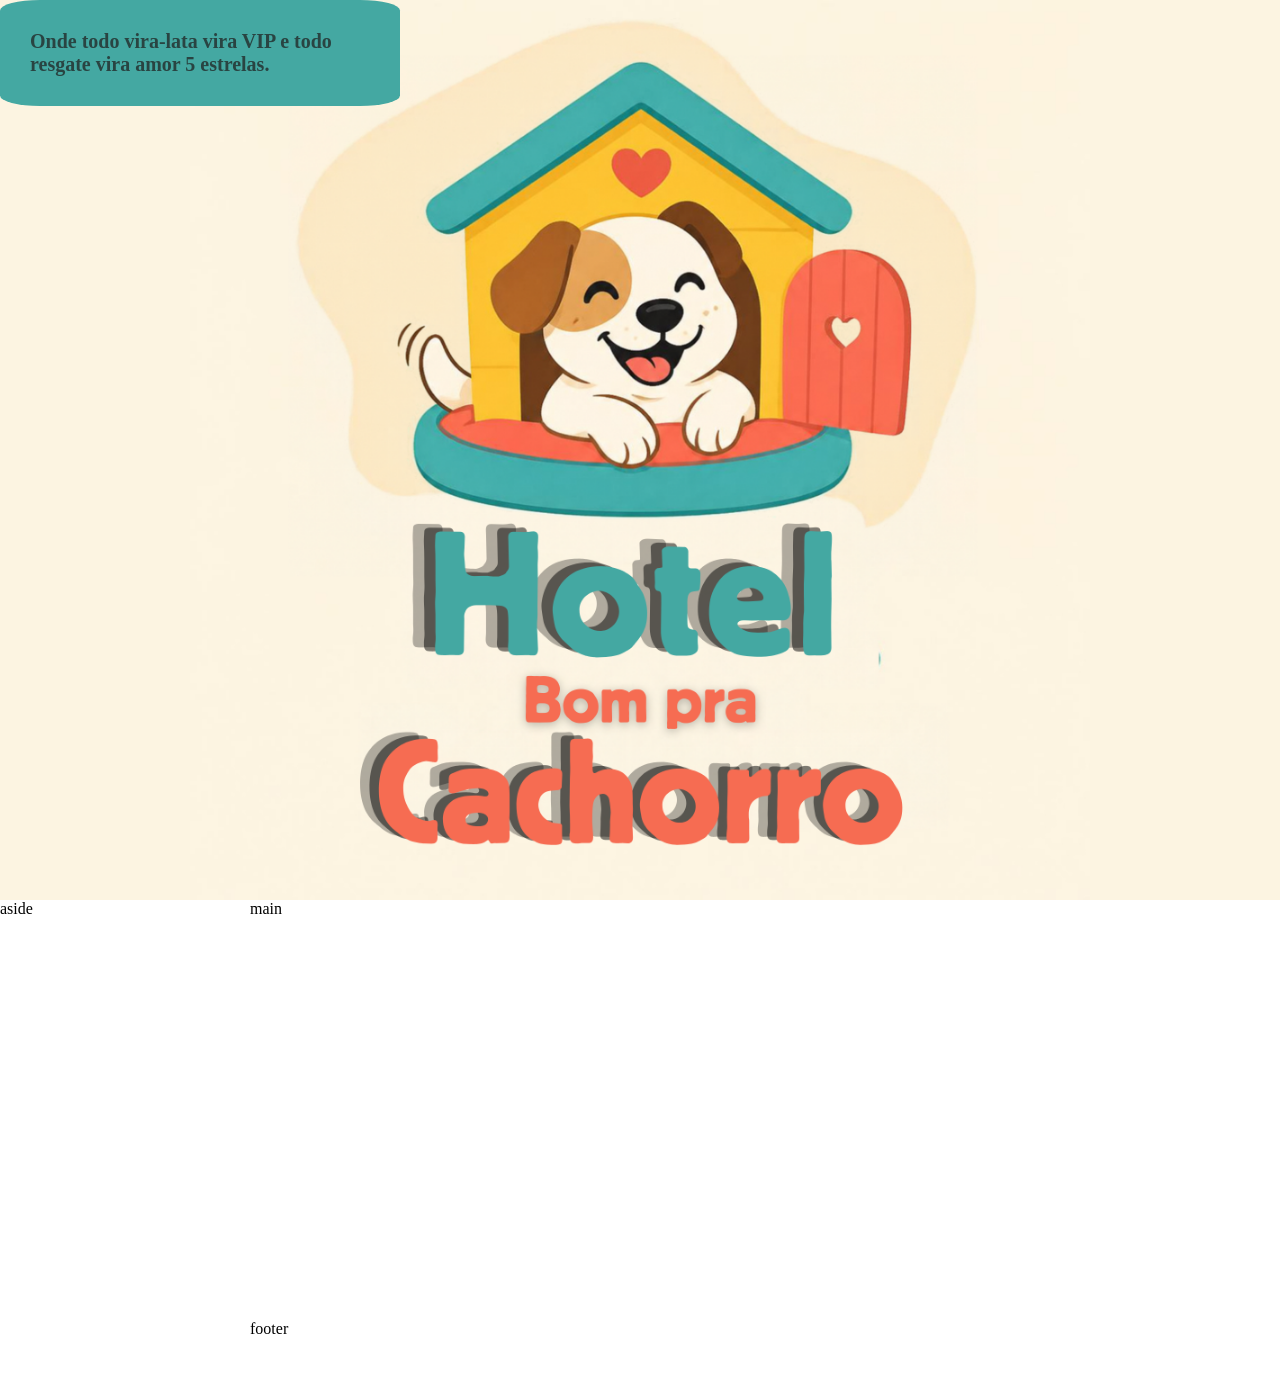
==== index.html @ 68509944 "Add files via upload" ====
<!DOCTYPE html>
<html lang="pt=br">

<head>
    <meta charset="UTF-8">
    <meta http-equiv="X-UA-Compatible" content="IE=edge">
    <meta name="viewport" content="width=device-width, initial-scale=1.0">
    <link rel="stylesheet" href="style.css">
    <link rel="preconnect" href="https://fonts.googleapis.com">
    <link rel="preconnect" href="https://fonts.gstatic.com" crossorigin>
    <link href="https://fonts.googleapis.com/css2?family=Fredoka:wght@300..700&display=swap" rel="stylesheet">
    
    <title>Hotel Bom Pra Cachorro</title>
</head>

<body>
    <header>
        <h1>Onde todo vira-lata vira VIP e todo resgate vira amor 5 estrelas.</h1>
    </header>

    <div class="barra-lateral">
        <aside>
            aside
        </aside>

        <div class="conteudo">
            <main>
                main
            </main>

            <footer>
                footer
            </footer>

        </div>

    </div>

</body>

</html>
---- style.css ----
* {
    margin: 0;
    padding: 0;
    box-sizing: border-box;
}

body {
    min-height: 100vh;
    display: flex;
    flex-direction: column;
}


/* HEADER */

header {
    height: 100vh;
    width: 100%;

    background-color: #fcf4e1;
    background-image: url("./img/logo.png");
    background-repeat: no-repeat;
    background-position: center;
    background-size: contain;
    position: relative;
    z-index: 3;

    flex-shrink: 0;
}

header h1{
    font-size: 20px;
    color: #294442;
    font-weight:bolder;
    background-color: #44a8a2;
    border-radius: 10%;
    width: 400px;
    padding: 30px;

    position: relative;
    z-index: 2;

}

.barra-lateral {
    display: flex;
    flex: 1;
    min-height: 500px;
}



aside {
    width: 250px;
    min-height: 500px;
    flex-shrink: 0;
}



.conteudo {
    flex: 1;

    display: flex;
    flex-direction: column;

    min-width: 0;
    min-height: 500px;

    overflow-y: auto;
}



main {
    flex: 1;
    min-height: 400px;
}



footer {
    min-height: 80px;
    flex-shrink: 0;
}


/*IPAD*/

@media (max-width: 1024px) {

    aside {
        width: 200px;
    }

    main {
        min-height: 350px;
    }

    footer {
        min-height: 70px;
    }

}


/*IPHONE*/

@media (max-width: 768px) {

    .barra-lateral {
        flex-direction: column;
    }

    aside {
        width: 100%;
        min-height: 70px;
    }

    main {
        min-height: 500px;
    }

    footer {
        min-height: 80px;
    }

}
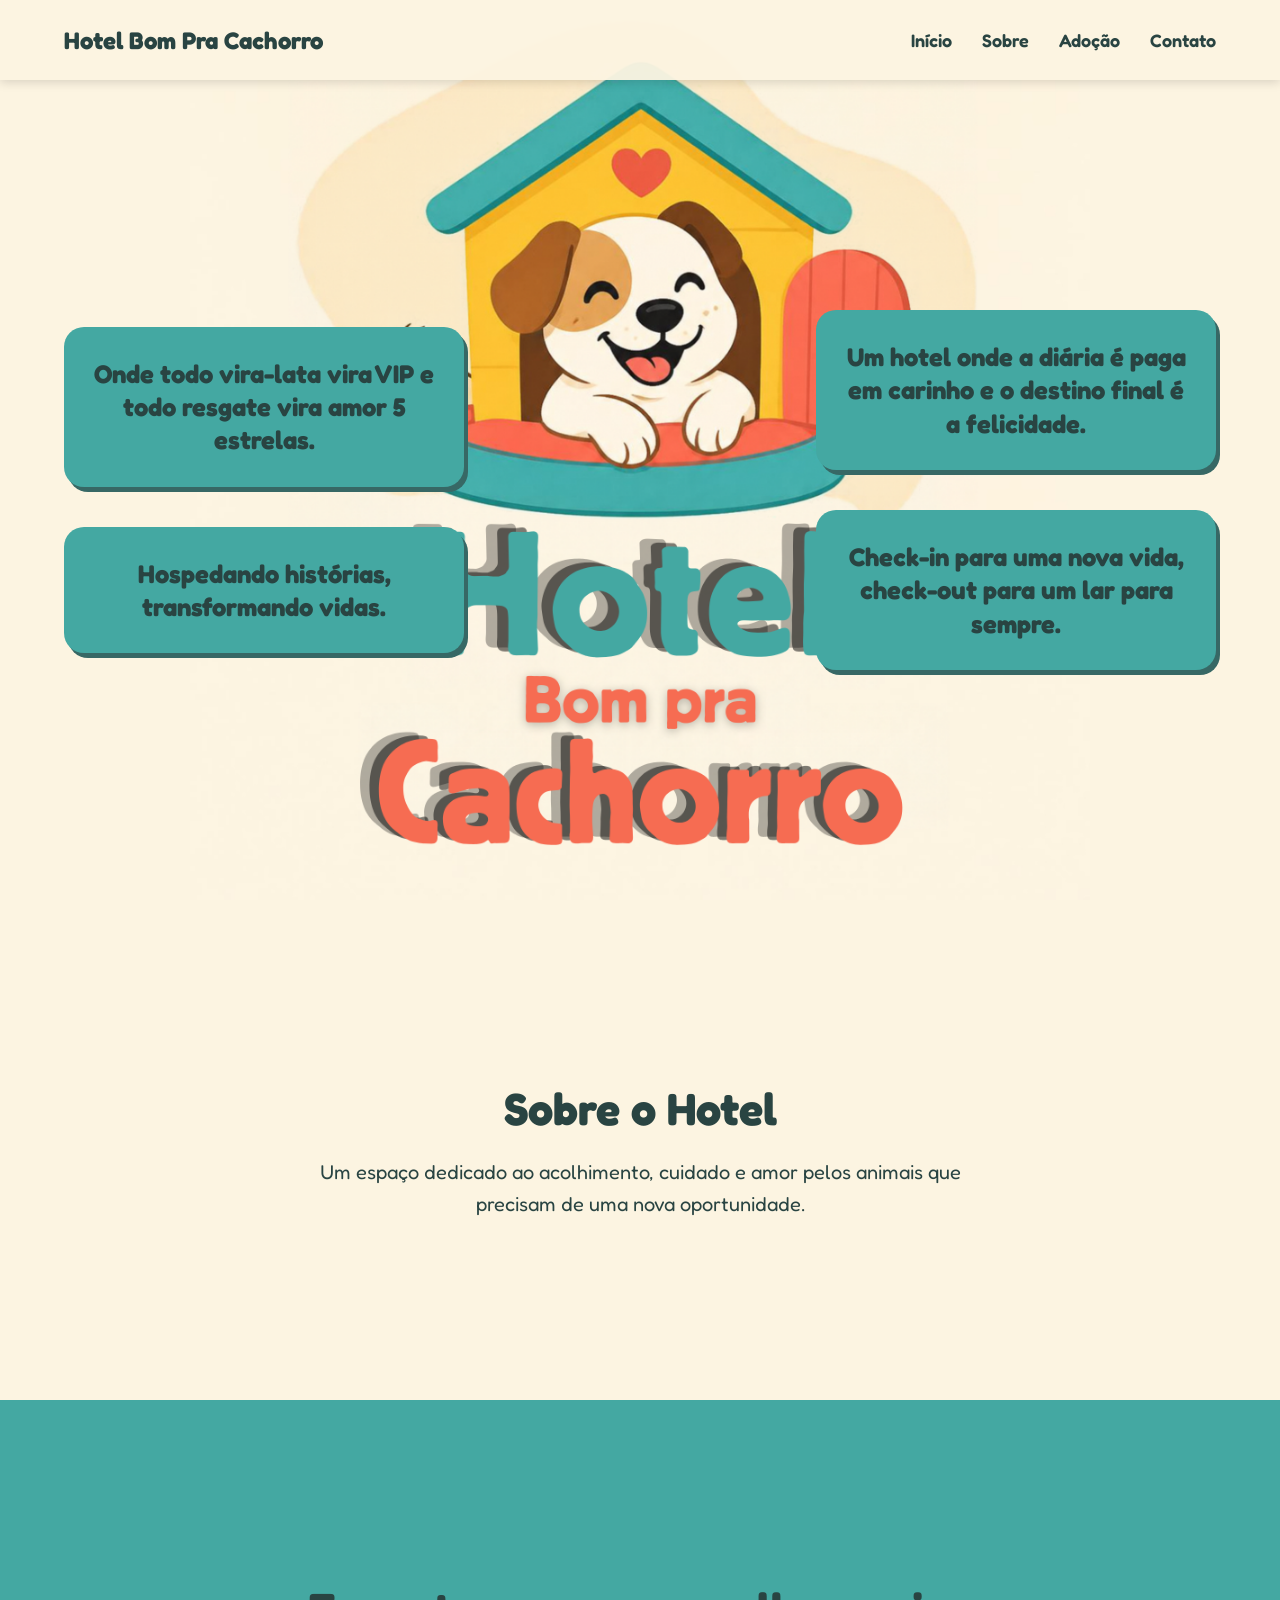
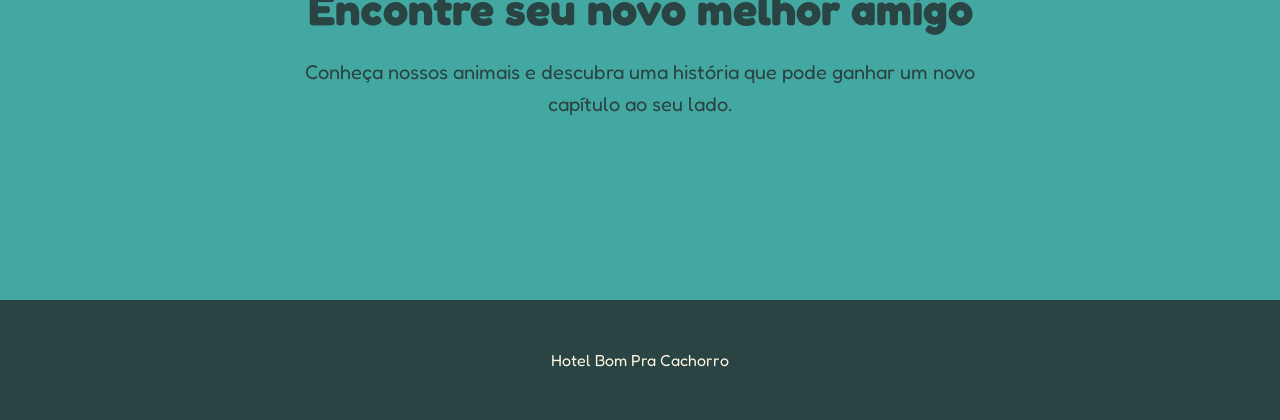
==== commit bbeee1ce: "Add files via upload" ====
--- a/index.html
+++ b/index.html
@@ -1,41 +1,105 @@
 <!DOCTYPE html>
-<html lang="pt=br">
+<html lang="pt-BR">
 
 <head>
     <meta charset="UTF-8">
-    <meta http-equiv="X-UA-Compatible" content="IE=edge">
     <meta name="viewport" content="width=device-width, initial-scale=1.0">
+
     <link rel="stylesheet" href="style.css">
+
     <link rel="preconnect" href="https://fonts.googleapis.com">
     <link rel="preconnect" href="https://fonts.gstatic.com" crossorigin>
-    <link href="https://fonts.googleapis.com/css2?family=Fredoka:wght@300..700&display=swap" rel="stylesheet">
-    
+
+    <link
+        href="https://fonts.googleapis.com/css2?family=Fredoka:wght@300..700&display=swap"
+        rel="stylesheet"
+    >
+
     <title>Hotel Bom Pra Cachorro</title>
 </head>
 
 <body>
+
     <header>
-        <h1>Onde todo vira-lata vira VIP e todo resgate vira amor 5 estrelas.</h1>
+
+        <nav>
+            <div class="logo">
+                Hotel Bom Pra Cachorro
+            </div>
+
+            <div class="menu">
+                <a href="#inicio">Início</a>
+                <a href="#sobre">Sobre</a>
+                <a href="#adocao">Adoção</a>
+                <a href="#contato">Contato</a>
+            </div>
+        </nav>
+
+
+        <section class="hero" id="inicio">
+
+            <div class="esquerda">
+
+                <h1>
+                    Onde todo vira-lata vira VIP
+                    e todo resgate vira amor 5 estrelas.
+                </h1>
+
+                <h1>
+                    Hospedando histórias,
+                    transformando vidas.
+                </h1>
+
+            </div>
+
+
+            <div class="direita">
+
+                <h1>
+                    Um hotel onde a diária é paga em carinho
+                    e o destino final é a felicidade.
+                </h1>
+
+                <h1>
+                    Check-in para uma nova vida,
+                    check-out para um lar para sempre.
+                </h1>
+
+            </div>
+
+        </section>
+
     </header>
 
-    <div class="barra-lateral">
-        <aside>
-            aside
-        </aside>
 
-        <div class="conteudo">
-            <main>
-                main
-            </main>
+    <main>
 
-            <footer>
-                footer
-            </footer>
+        <section id="sobre">
+            <h2>Sobre o Hotel</h2>
 
-        </div>
+            <p>
+                Um espaço dedicado ao acolhimento, cuidado e amor
+                pelos animais que precisam de uma nova oportunidade.
+            </p>
+        </section>
 
-    </div>
+
+        <section id="adocao">
+            <h2>Encontre seu novo melhor amigo</h2>
+
+            <p>
+                Conheça nossos animais e descubra uma história
+                que pode ganhar um novo capítulo ao seu lado.
+            </p>
+        </section>
+
+    </main>
+
+
+    <footer id="contato">
+        <p>Hotel Bom Pra Cachorro</p>
+    </footer>
 
 </body>
 
-</html>+</html>
--- a/style.css
+++ b/style.css
@@ -1,128 +1,420 @@
+/* ========================= */
+/*        RESET              */
+/* ========================= */
+
 * {
     margin: 0;
     padding: 0;
     box-sizing: border-box;
 }
 
+
+html {
+    scroll-behavior: smooth;
+}
+
+
 body {
+    font-family: "Fredoka", sans-serif;
+    background-color: #fcf4e1;
+    color: #294442;
+}
+
+
+/* ========================= */
+/*         HEADER            */
+/* ========================= */
+
+header {
     min-height: 100vh;
-    display: flex;
-    flex-direction: column;
-}
-
-
-/* HEADER */
-
-header {
-    height: 100vh;
-    width: 100%;
 
     background-color: #fcf4e1;
     background-image: url("./img/logo.png");
     background-repeat: no-repeat;
     background-position: center;
     background-size: contain;
+
     position: relative;
-    z-index: 3;
-
-    flex-shrink: 0;
-}
-
-header h1{
+}
+
+
+/* ========================= */
+/*           NAV             */
+/* ========================= */
+
+nav {
+    position: sticky;
+    top: 0;
+    z-index: 1000;
+
+    width: 100%;
+    min-height: 80px;
+
+    display: flex;
+    align-items: center;
+    justify-content: space-between;
+
+    padding: 15px 5%;
+
+    background-color: rgba(252, 244, 225, 0.95);
+
+    box-shadow: 0 2px 10px rgba(0, 0, 0, 0.15);
+}
+
+
+/* LOGO / NOME */
+
+.logo {
+    font-size: 24px;
+    font-weight: 700;
+
+    color: #294442;
+
+    white-space: nowrap;
+}
+
+
+/* MENU */
+
+.menu {
+    display: flex;
+    align-items: center;
+    gap: 30px;
+}
+
+
+.menu a {
+    color: #294442;
+
+    text-decoration: none;
+
+    font-size: 18px;
+    font-weight: 600;
+
+    transition: 0.3s;
+}
+
+
+.menu a:hover {
+    color: #f66c52;
+}
+
+
+/* ========================= */
+/*          HERO             */
+/* ========================= */
+
+.hero {
+    min-height: calc(100vh - 80px);
+
+    display: flex;
+    justify-content: space-between;
+    align-items: center;
+
+    gap: 40px;
+
+    padding: 60px 5%;
+}
+
+
+/* ========================= */
+/*      TEXTOS LATERAIS      */
+/* ========================= */
+
+.esquerda,
+.direita {
+    width: 35%;
+
+    display: flex;
+    flex-direction: column;
+
+    gap: 40px;
+}
+
+
+.esquerda {
+    align-items: flex-start;
+}
+
+
+.direita {
+    align-items: flex-end;
+}
+
+
+/* ========================= */
+/*          FRASES           */
+/* ========================= */
+
+.hero h1 {
+    width: min(400px, 100%);
+
+    padding: 30px;
+
+    font-size: clamp(18px, 2vw, 26px);
+    line-height: 1.3;
+
+    text-align: center;
+
+    color: #294442;
+
+    background-color: #44a8a2;
+
+    border-radius: 20px;
+
+    box-shadow: 4px 5px 0 #376865;
+
+    transition:
+        transform 0.3s ease,
+        background-color 0.3s ease,
+        color 0.3s ease;
+}
+
+
+.hero h1:hover {
+    background-color: #f66c52;
+
+    color: #fcf4e1;
+
+    transform: scale(1.05);
+}
+
+
+/* ========================= */
+/*           MAIN            */
+/* ========================= */
+
+main {
+    width: 100%;
+}
+
+
+main section {
+    min-height: 500px;
+
+    padding: 80px 8%;
+
+    display: flex;
+    flex-direction: column;
+
+    justify-content: center;
+    align-items: center;
+
+    text-align: center;
+}
+
+
+main section:nth-child(even) {
+    background-color: #44a8a2;
+}
+
+
+main h2 {
+    margin-bottom: 20px;
+
+    font-size: clamp(28px, 4vw, 45px);
+}
+
+
+main p {
+    max-width: 700px;
+
     font-size: 20px;
-    color: #294442;
-    font-weight:bolder;
-    background-color: #44a8a2;
-    border-radius: 10%;
-    width: 400px;
+    line-height: 1.6;
+}
+
+
+/* ========================= */
+/*          FOOTER           */
+/* ========================= */
+
+footer {
+    min-height: 120px;
+
+    display: flex;
+    align-items: center;
+    justify-content: center;
+
     padding: 30px;
 
-    position: relative;
-    z-index: 2;
-
-}
-
-.barra-lateral {
-    display: flex;
-    flex: 1;
-    min-height: 500px;
-}
-
-
-
-aside {
-    width: 250px;
-    min-height: 500px;
-    flex-shrink: 0;
-}
-
-
-
-.conteudo {
-    flex: 1;
-
-    display: flex;
-    flex-direction: column;
-
-    min-width: 0;
-    min-height: 500px;
-
-    overflow-y: auto;
-}
-
-
-
-main {
-    flex: 1;
-    min-height: 400px;
-}
-
-
-
-footer {
-    min-height: 80px;
-    flex-shrink: 0;
-}
-
-
-/*IPAD*/
+    text-align: center;
+
+    background-color: #294442;
+
+    color: #fcf4e1;
+}
+
+
+/* ========================= */
+/*           IPAD            */
+/* ========================= */
 
 @media (max-width: 1024px) {
 
-    aside {
-        width: 200px;
-    }
-
-    main {
-        min-height: 350px;
-    }
+    nav {
+        padding: 15px 4%;
+    }
+
+
+    .menu {
+        gap: 20px;
+    }
+
+
+    .menu a {
+        font-size: 16px;
+    }
+
+
+    .hero {
+        gap: 20px;
+        padding: 50px 4%;
+    }
+
+
+    .esquerda,
+    .direita {
+        width: 32%;
+    }
+
+
+    .hero h1 {
+        padding: 25px;
+
+        font-size: 20px;
+    }
+
+}
+
+
+/* ========================= */
+/*          CELULAR          */
+/* ========================= */
+
+@media (max-width: 768px) {
+
+    header {
+        min-height: auto;
+
+        background-size: 80%;
+        background-position: center 100px;
+    }
+
+
+    /* NAV */
+
+    nav {
+        min-height: 70px;
+
+        padding: 12px 20px;
+
+        flex-direction: column;
+
+        gap: 10px;
+    }
+
+
+    .logo {
+        font-size: 20px;
+    }
+
+
+    .menu {
+        width: 100%;
+
+        justify-content: center;
+
+        gap: 15px;
+    }
+
+
+    .menu a {
+        font-size: 14px;
+    }
+
+
+    /* HERO */
+
+    .hero {
+        min-height: auto;
+
+        flex-direction: column;
+
+        padding: 400px 20px 60px;
+
+        gap: 30px;
+    }
+
+
+    .esquerda,
+    .direita {
+        width: 100%;
+
+        align-items: center;
+
+        gap: 25px;
+    }
+
+
+    .hero h1 {
+        width: 100%;
+
+        max-width: 450px;
+
+        padding: 25px;
+
+        font-size: 19px;
+    }
+
+
+    /* MAIN */
+
+    main section {
+        min-height: 400px;
+
+        padding: 60px 25px;
+    }
+
+
+    main p {
+        font-size: 18px;
+    }
+
+
+    /* FOOTER */
 
     footer {
-        min-height: 70px;
-    }
-
-}
-
-
-/*IPHONE*/
-
-@media (max-width: 768px) {
-
-    .barra-lateral {
-        flex-direction: column;
-    }
-
-    aside {
-        width: 100%;
-        min-height: 70px;
-    }
-
-    main {
-        min-height: 500px;
-    }
-
-    footer {
-        min-height: 80px;
-    }
-
-}+        min-height: 100px;
+    }
+
+}
+
+
+/* ========================= */
+/*       CELULAR PEQUENO     */
+/* ========================= */
+
+@media (max-width: 480px) {
+
+    .menu {
+        gap: 10px;
+    }
+
+
+    .menu a {
+        font-size: 13px;
+    }
+
+
+    .hero {
+        padding-top: 300px;
+    }
+
+
+    .hero h1 {
+        font-size: 17px;
+
+        padding: 20px;
+    }
+
+}
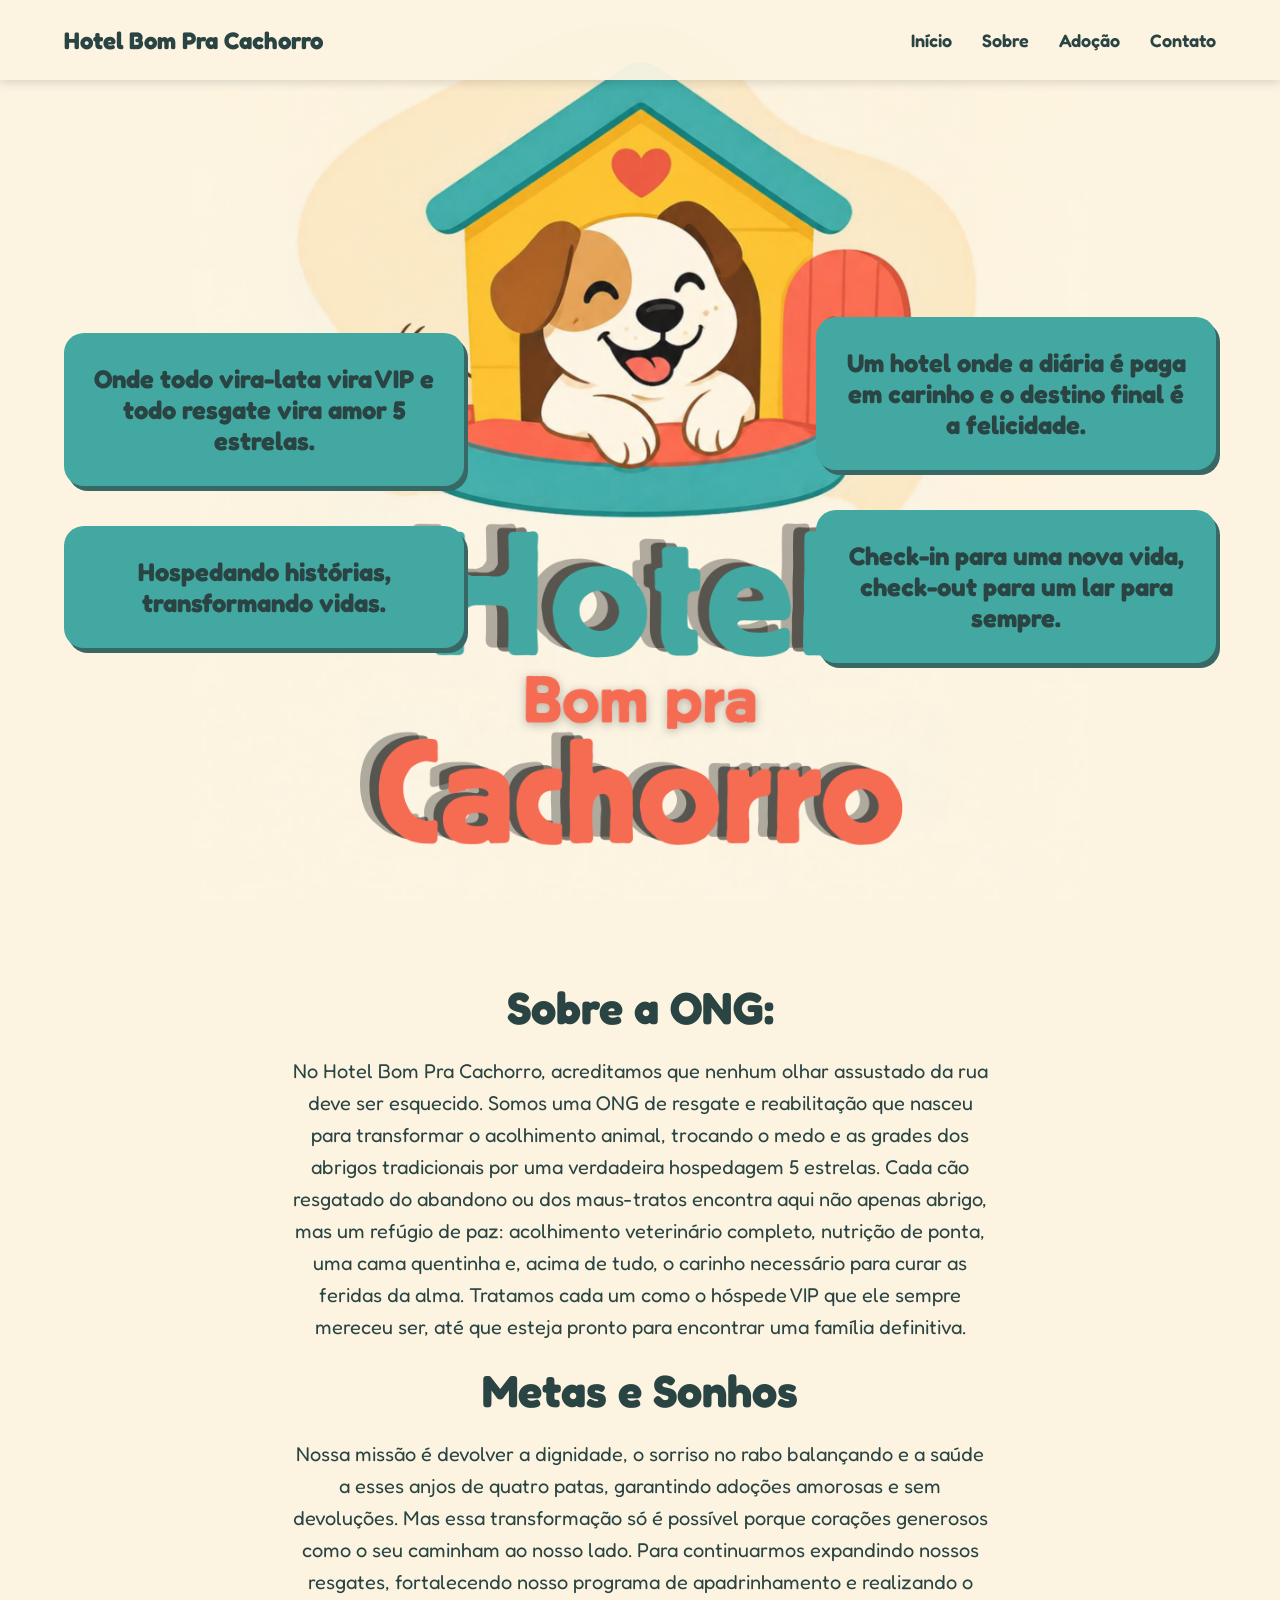
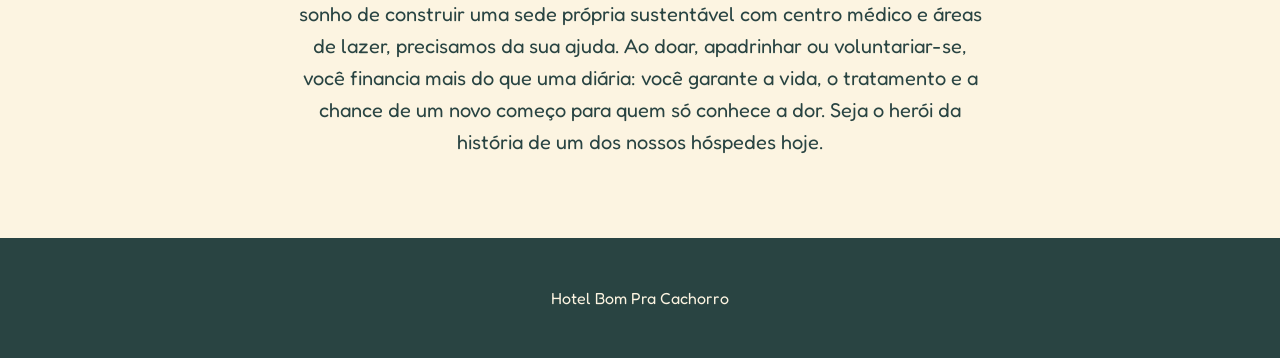
==== commit febee2cc: "Add files via upload" ====
--- a/index.html
+++ b/index.html
@@ -36,7 +36,7 @@
         </nav>
 
 
-        <section class="hero" id="inicio">
+        <section class="inicio">
 
             <div class="esquerda">
 
@@ -75,26 +75,27 @@
     <main>
 
         <section id="sobre">
-            <h2>Sobre o Hotel</h2>
+            <h2>Sobre a ONG:</h2>
 
             <p>
-                Um espaço dedicado ao acolhimento, cuidado e amor
-                pelos animais que precisam de uma nova oportunidade.
+                No Hotel Bom Pra Cachorro, acreditamos que nenhum olhar assustado da rua deve ser esquecido. 
+                Somos uma ONG de resgate e reabilitação que nasceu para transformar o acolhimento animal, trocando o medo e as grades dos abrigos tradicionais por uma verdadeira hospedagem 5 estrelas. 
+                Cada cão resgatado do abandono ou dos maus-tratos encontra aqui não apenas abrigo, mas um refúgio de paz: 
+                acolhimento veterinário completo, nutrição de ponta, uma cama quentinha e, acima de tudo, o carinho necessário para curar as feridas da alma. 
+                Tratamos cada um como o hóspede VIP que ele sempre mereceu ser, até que esteja pronto para encontrar uma família definitiva.
             </p>
-        </section>
+            <br>
+            <h2>Metas e Sonhos</h2>
+            <p>
+                Nossa missão é devolver a dignidade, o sorriso no rabo balançando e a saúde a esses anjos de quatro patas, garantindo adoções amorosas e sem devoluções. 
+                Mas essa transformação só é possível porque corações generosos como o seu caminham ao nosso lado. Para continuarmos expandindo nossos resgates, fortalecendo nosso programa de apadrinhamento e realizando o sonho de construir uma sede própria sustentável com centro médico e áreas de lazer, precisamos da sua ajuda.
+                Ao doar, apadrinhar ou voluntariar-se, você financia mais do que uma diária: você garante a vida, o tratamento e a chance de um novo começo para quem só conhece a dor. 
+                Seja o herói da história de um dos nossos hóspedes hoje.
+            </p>
 
-
-        <section id="adocao">
-            <h2>Encontre seu novo melhor amigo</h2>
-
-            <p>
-                Conheça nossos animais e descubra uma história
-                que pode ganhar um novo capítulo ao seu lado.
-            </p>
         </section>
 
     </main>
-
 
     <footer id="contato">
         <p>Hotel Bom Pra Cachorro</p>
--- a/style.css
+++ b/style.css
@@ -1,14 +1,8 @@
-/* ========================= */
-/*        RESET              */
-/* ========================= */
-
 * {
     margin: 0;
     padding: 0;
     box-sizing: border-box;
 }
-
-
 html {
     scroll-behavior: smooth;
 }
@@ -19,7 +13,6 @@
     background-color: #fcf4e1;
     color: #294442;
 }
-
 
 /* ========================= */
 /*         HEADER            */
@@ -91,7 +84,7 @@
     font-size: 18px;
     font-weight: 600;
 
-    transition: 0.3s;
+    transition: 0.5s;
 }
 
 
@@ -100,11 +93,9 @@
 }
 
 
-/* ========================= */
-/*          HERO             */
-/* ========================= */
-
-.hero {
+/*INICIO*/
+
+.inicio {
     min-height: calc(100vh - 80px);
 
     display: flex;
@@ -133,7 +124,9 @@
 
 
 .esquerda {
+    display: flex;
     align-items: flex-start;
+    justify-content: space-around;
 }
 
 
@@ -146,13 +139,12 @@
 /*          FRASES           */
 /* ========================= */
 
-.hero h1 {
+.inicio h1 {
     width: min(400px, 100%);
 
     padding: 30px;
 
     font-size: clamp(18px, 2vw, 26px);
-    line-height: 1.3;
 
     text-align: center;
 
@@ -171,7 +163,7 @@
 }
 
 
-.hero h1:hover {
+.inicio h1:hover {
     background-color: #f66c52;
 
     color: #fcf4e1;
@@ -189,7 +181,7 @@
 }
 
 
-main section {
+#sobre {
     min-height: 500px;
 
     padding: 80px 8%;
@@ -201,11 +193,6 @@
     align-items: center;
 
     text-align: center;
-}
-
-
-main section:nth-child(even) {
-    background-color: #44a8a2;
 }
 
 
@@ -245,6 +232,10 @@
 }
 
 
+
+
+
+
 /* ========================= */
 /*           IPAD            */
 /* ========================= */
@@ -266,7 +257,7 @@
     }
 
 
-    .hero {
+    .inicio {
         gap: 20px;
         padding: 50px 4%;
     }
@@ -278,7 +269,7 @@
     }
 
 
-    .hero h1 {
+    .inicio h1 {
         padding: 25px;
 
         font-size: 20px;
@@ -300,9 +291,6 @@
         background-position: center 100px;
     }
 
-
-    /* NAV */
-
     nav {
         min-height: 70px;
 
@@ -313,12 +301,10 @@
         gap: 10px;
     }
 
-
     .logo {
         font-size: 20px;
     }
 
-
     .menu {
         width: 100%;
 
@@ -327,15 +313,11 @@
         gap: 15px;
     }
 
-
     .menu a {
         font-size: 14px;
     }
 
-
-    /* HERO */
-
-    .hero {
+    .inicio {
         min-height: auto;
 
         flex-direction: column;
@@ -356,7 +338,7 @@
     }
 
 
-    .hero h1 {
+    .inicio h1 {
         width: 100%;
 
         max-width: 450px;
@@ -366,10 +348,7 @@
         font-size: 19px;
     }
 
-
-    /* MAIN */
-
-    main section {
+    #sobre{
         min-height: 400px;
 
         padding: 60px 25px;
@@ -380,41 +359,9 @@
         font-size: 18px;
     }
 
-
-    /* FOOTER */
-
     footer {
         min-height: 100px;
     }
 
 }
 
-
-/* ========================= */
-/*       CELULAR PEQUENO     */
-/* ========================= */
-
-@media (max-width: 480px) {
-
-    .menu {
-        gap: 10px;
-    }
-
-
-    .menu a {
-        font-size: 13px;
-    }
-
-
-    .hero {
-        padding-top: 300px;
-    }
-
-
-    .hero h1 {
-        font-size: 17px;
-
-        padding: 20px;
-    }
-
-}
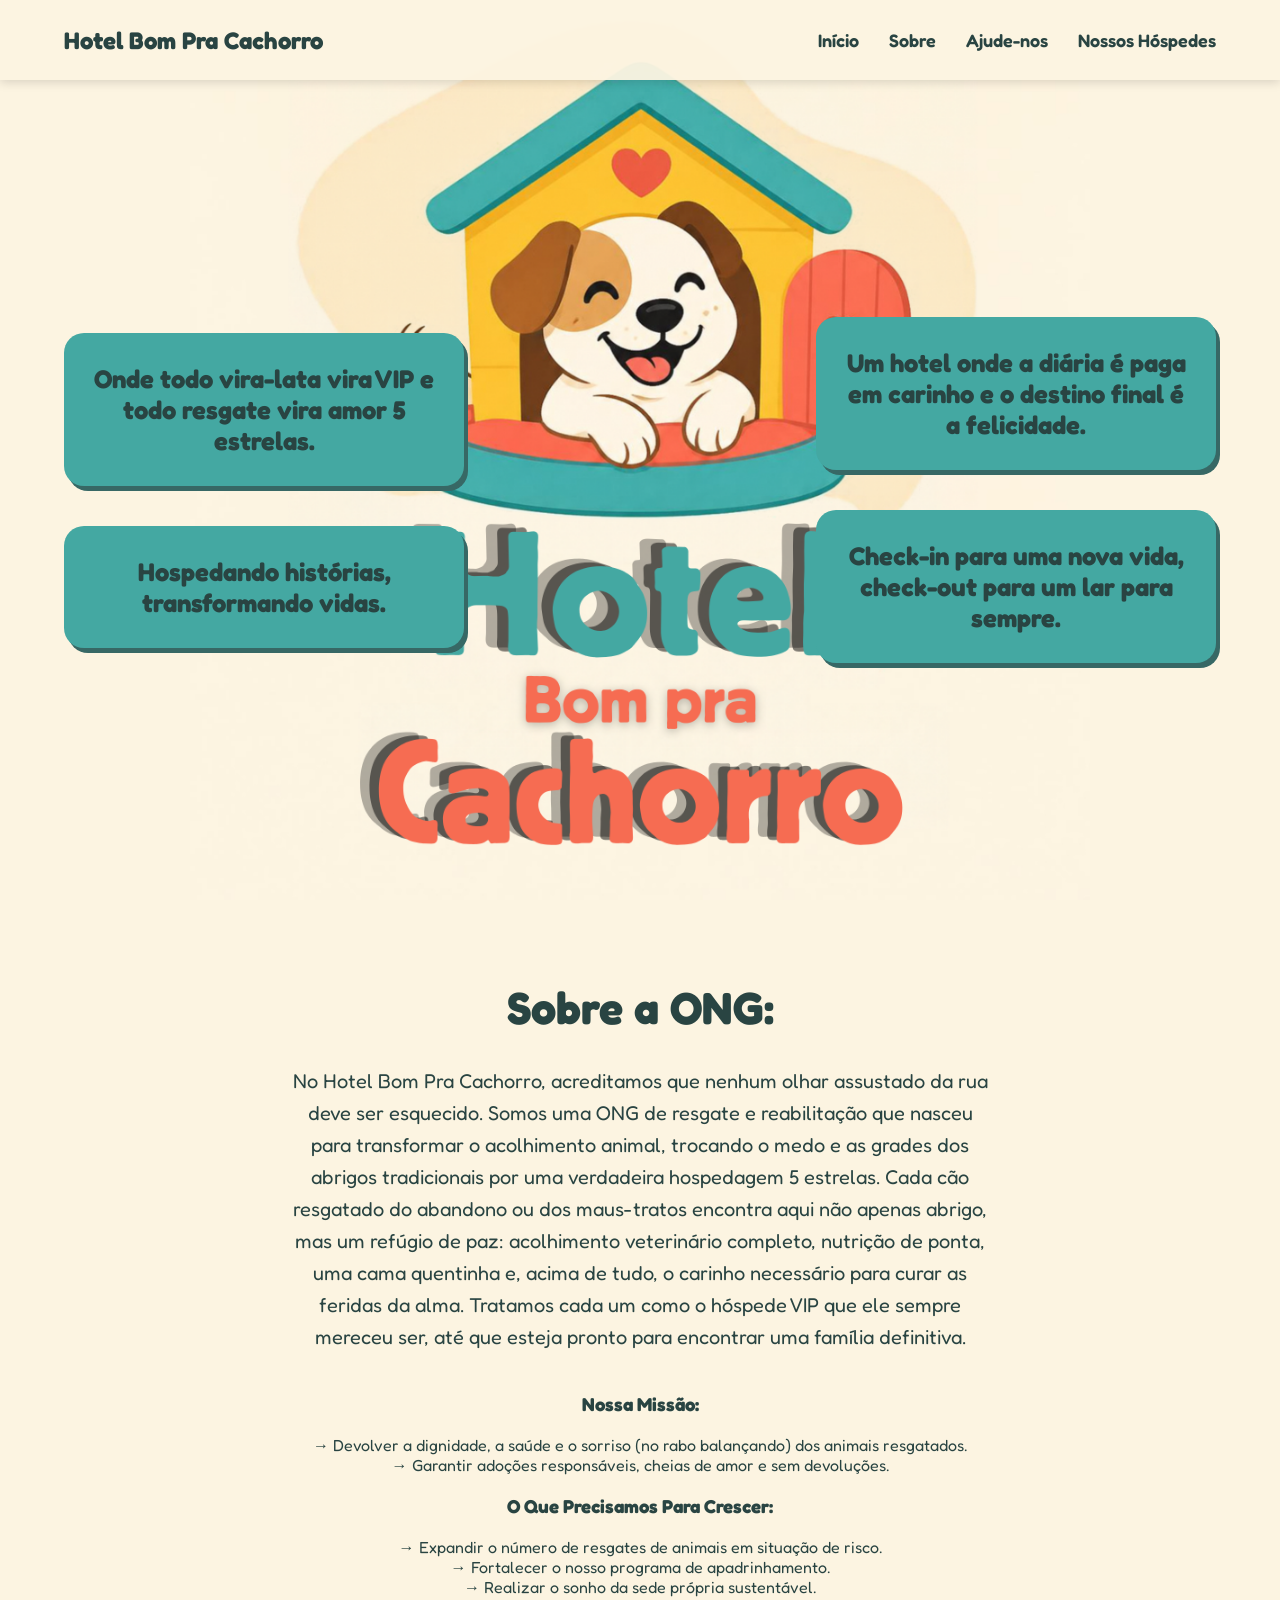
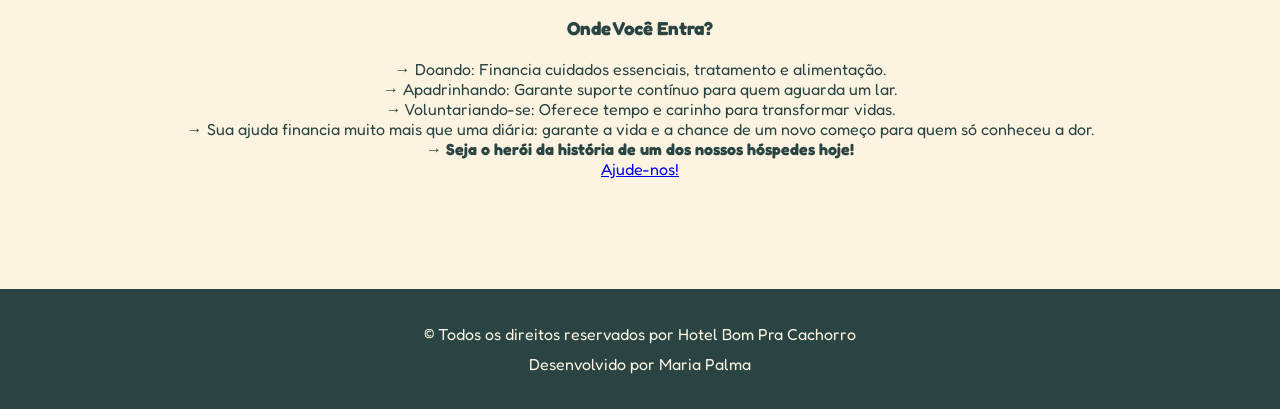
==== commit 66b41c98: "Add files via upload" ====
--- a/index.html
+++ b/index.html
@@ -10,10 +10,7 @@
     <link rel="preconnect" href="https://fonts.googleapis.com">
     <link rel="preconnect" href="https://fonts.gstatic.com" crossorigin>
 
-    <link
-        href="https://fonts.googleapis.com/css2?family=Fredoka:wght@300..700&display=swap"
-        rel="stylesheet"
-    >
+    <link href="https://fonts.googleapis.com/css2?family=Fredoka:wght@300..700&display=swap" rel="stylesheet">
 
     <title>Hotel Bom Pra Cachorro</title>
 </head>
@@ -28,10 +25,10 @@
             </div>
 
             <div class="menu">
-                <a href="#inicio">Início</a>
+                <a href="index.html">Início</a>
                 <a href="#sobre">Sobre</a>
-                <a href="#adocao">Adoção</a>
-                <a href="#contato">Contato</a>
+                <a href="apoio.html">Ajude-nos</a>
+                <a href="cachorros.html">Nossos Hóspedes</a>
             </div>
         </nav>
 
@@ -78,29 +75,52 @@
             <h2>Sobre a ONG:</h2>
 
             <p>
-                No Hotel Bom Pra Cachorro, acreditamos que nenhum olhar assustado da rua deve ser esquecido. 
-                Somos uma ONG de resgate e reabilitação que nasceu para transformar o acolhimento animal, trocando o medo e as grades dos abrigos tradicionais por uma verdadeira hospedagem 5 estrelas. 
-                Cada cão resgatado do abandono ou dos maus-tratos encontra aqui não apenas abrigo, mas um refúgio de paz: 
-                acolhimento veterinário completo, nutrição de ponta, uma cama quentinha e, acima de tudo, o carinho necessário para curar as feridas da alma. 
-                Tratamos cada um como o hóspede VIP que ele sempre mereceu ser, até que esteja pronto para encontrar uma família definitiva.
+                No Hotel Bom Pra Cachorro, acreditamos que nenhum olhar assustado da rua deve ser esquecido.
+                Somos uma ONG de resgate e reabilitação que nasceu para transformar o acolhimento animal, trocando o
+                medo e as grades dos abrigos tradicionais por uma verdadeira hospedagem 5 estrelas.
+                Cada cão resgatado do abandono ou dos maus-tratos encontra aqui não apenas abrigo, mas um refúgio de
+                paz:
+                acolhimento veterinário completo, nutrição de ponta, uma cama quentinha e, acima de tudo, o carinho
+                necessário para curar as feridas da alma.
+                Tratamos cada um como o hóspede VIP que ele sempre mereceu ser, até que esteja pronto para encontrar uma
+                família definitiva.
             </p>
-            <br>
-            <h2>Metas e Sonhos</h2>
-            <p>
-                Nossa missão é devolver a dignidade, o sorriso no rabo balançando e a saúde a esses anjos de quatro patas, garantindo adoções amorosas e sem devoluções. 
-                Mas essa transformação só é possível porque corações generosos como o seu caminham ao nosso lado. Para continuarmos expandindo nossos resgates, fortalecendo nosso programa de apadrinhamento e realizando o sonho de construir uma sede própria sustentável com centro médico e áreas de lazer, precisamos da sua ajuda.
-                Ao doar, apadrinhar ou voluntariar-se, você financia mais do que uma diária: você garante a vida, o tratamento e a chance de um novo começo para quem só conhece a dor. 
-                Seja o herói da história de um dos nossos hóspedes hoje.
-            </p>
+
+            <div class="missao">
+                <h3>Nossa Missão:</h3>
+                <ul>
+                    <li>Devolver a dignidade, a saúde e o sorriso (no rabo balançando) dos animais resgatados.</li>
+                    <li>Garantir adoções responsáveis, cheias de amor e sem devoluções.</li>
+                </ul>
+
+                <h3>O Que Precisamos Para Crescer: </h3>
+                <ul>
+                    <li>Expandir o número de resgates de animais em situação de risco.</li>
+                    <li>Fortalecer o nosso programa de apadrinhamento.</li>
+                    <li>Realizar o sonho da sede própria sustentável.</li>
+                </ul>
+
+                <h3>Onde Você Entra? </h3>
+                <ul>
+                    <li>Doando: Financia cuidados essenciais, tratamento e alimentação.</li>
+                    <li>Apadrinhando: Garante suporte contínuo para quem aguarda um lar.</li>
+                    <li>Voluntariando-se: Oferece tempo e carinho para transformar vidas.</li>
+                    <li>Sua ajuda financia muito mais que uma diária: garante a vida e a chance de um novo começo para quem só conheceu a dor.</li>
+                    <li> <strong>Seja o herói da história de um dos nossos hóspedes hoje! </strong> </li>
+                    
+                    <a href="doacao.html"> Ajude-nos! </a>
+                </ul>
+            </div>
 
         </section>
 
     </main>
 
     <footer id="contato">
-        <p>Hotel Bom Pra Cachorro</p>
+        <p>© Todos os direitos reservados por Hotel Bom Pra Cachorro</p>
+        <p>Desenvolvido por Maria Palma</p>
     </footer>
 
 </body>
 
-</html>
+</html>
--- a/style.css
+++ b/style.css
@@ -14,9 +14,7 @@
     color: #294442;
 }
 
-/* ========================= */
-/*         HEADER            */
-/* ========================= */
+/*HEADER*/
 
 header {
     min-height: 100vh;
@@ -31,9 +29,7 @@
 }
 
 
-/* ========================= */
-/*           NAV             */
-/* ========================= */
+/*NAV*/
 
 nav {
     position: sticky;
@@ -108,9 +104,7 @@
 }
 
 
-/* ========================= */
-/*      TEXTOS LATERAIS      */
-/* ========================= */
+/*TEXTOS LATERAIS*/
 
 .esquerda,
 .direita {
@@ -135,9 +129,7 @@
 }
 
 
-/* ========================= */
-/*          FRASES           */
-/* ========================= */
+/*FRASES*/
 
 .inicio h1 {
     width: min(400px, 100%);
@@ -172,9 +164,7 @@
 }
 
 
-/* ========================= */
-/*           MAIN            */
-/* ========================= */
+/*MAIN*/
 
 main {
     width: 100%;
@@ -188,11 +178,34 @@
 
     display: flex;
     flex-direction: column;
+    gap: 10px;
 
     justify-content: center;
     align-items: center;
 
     text-align: center;
+}
+
+.missao{
+    display: flex;
+    flex-direction: column;
+    padding: 30px;
+    gap: 20px;
+    
+}
+
+.missao ul{
+    display: flex;
+    flex-direction: column;
+    list-style-type: none;
+}
+
+ul li::before{
+    content: "→ ";
+
+}
+strong{
+    
 }
 
 
@@ -211,9 +224,7 @@
 }
 
 
-/* ========================= */
-/*          FOOTER           */
-/* ========================= */
+/*FOOTER*/
 
 footer {
     min-height: 120px;
@@ -221,6 +232,8 @@
     display: flex;
     align-items: center;
     justify-content: center;
+    flex-direction: column;
+    gap: 10px;
 
     padding: 30px;
 
@@ -236,9 +249,7 @@
 
 
 
-/* ========================= */
-/*           IPAD            */
-/* ========================= */
+/*---IPAD---*/
 
 @media (max-width: 1024px) {
 
@@ -260,6 +271,8 @@
     .inicio {
         gap: 20px;
         padding: 50px 4%;
+        margin-top: -200px;
+
     }
 
 
@@ -278,9 +291,7 @@
 }
 
 
-/* ========================= */
-/*          CELULAR          */
-/* ========================= */
+/*---CELULAR---*/
 
 @media (max-width: 768px) {
 
@@ -323,6 +334,7 @@
         flex-direction: column;
 
         padding: 400px 20px 60px;
+        margin-top: 195px;
 
         gap: 30px;
     }
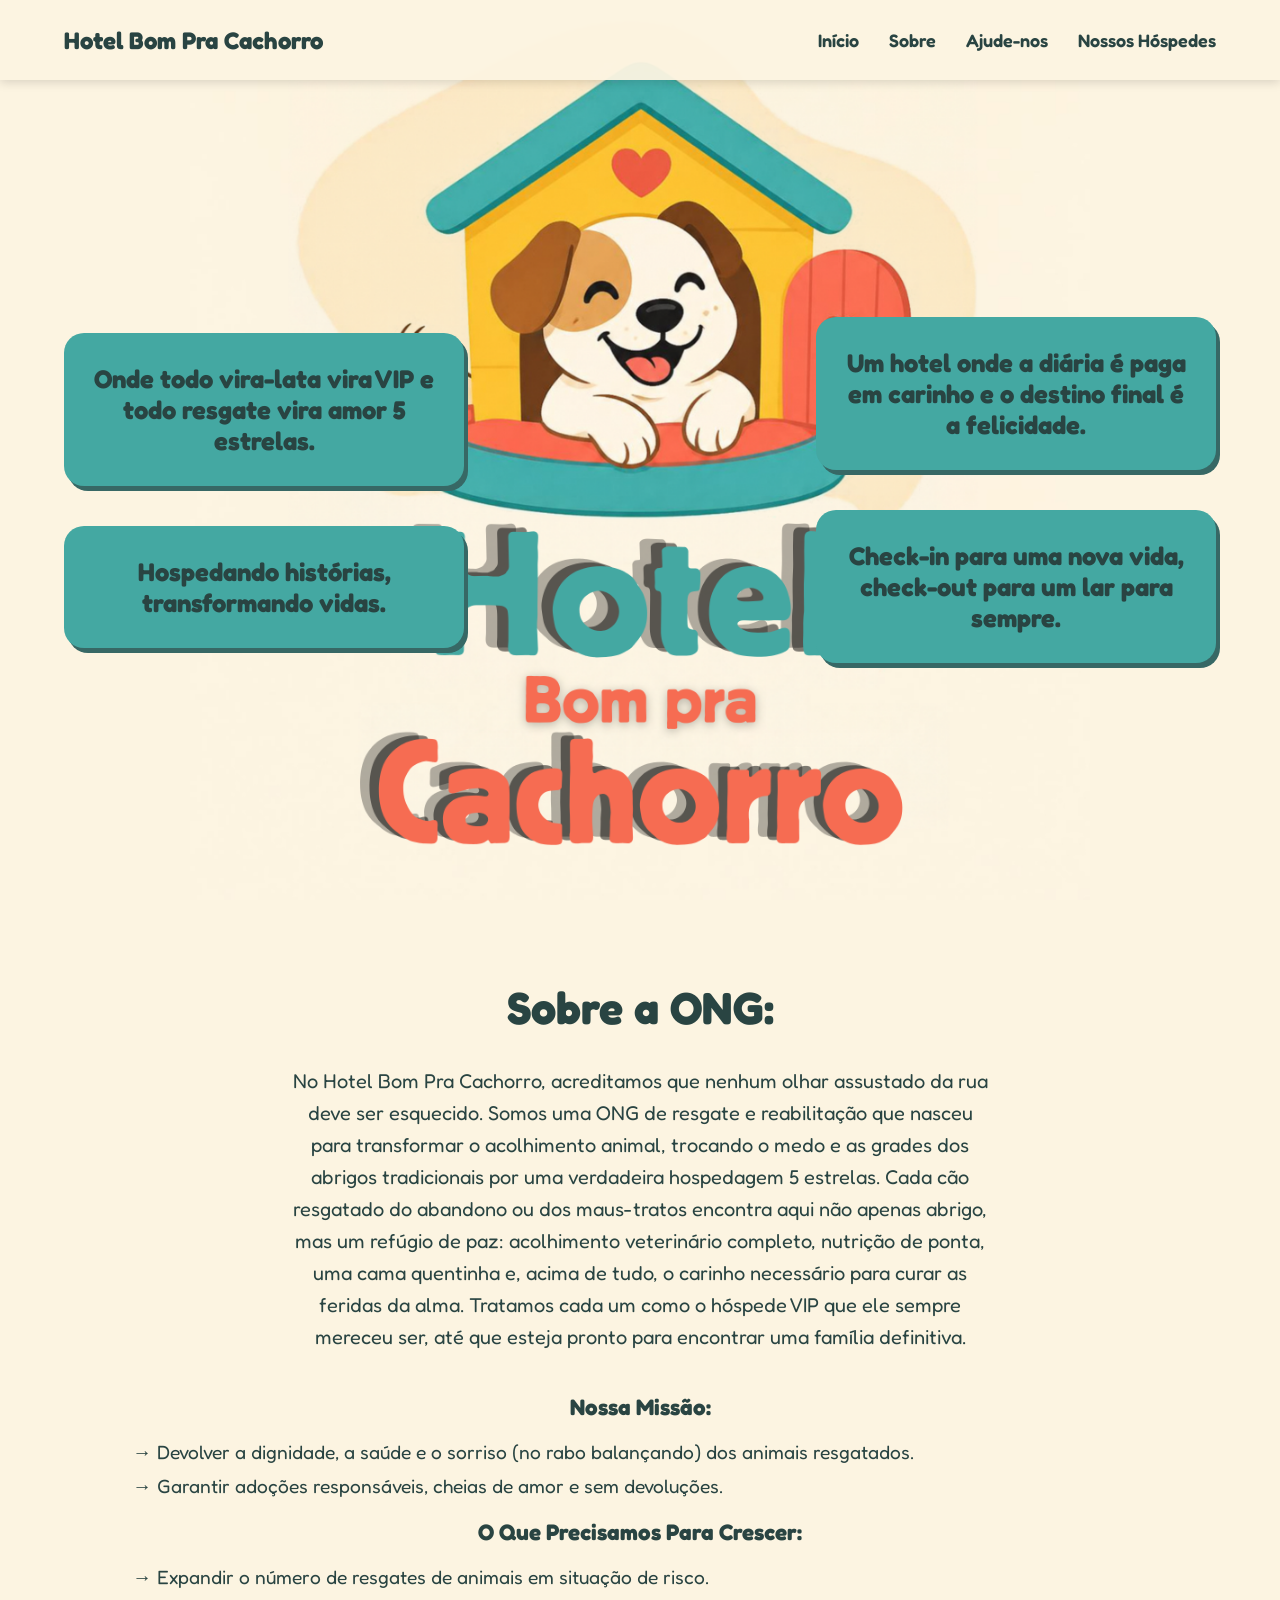
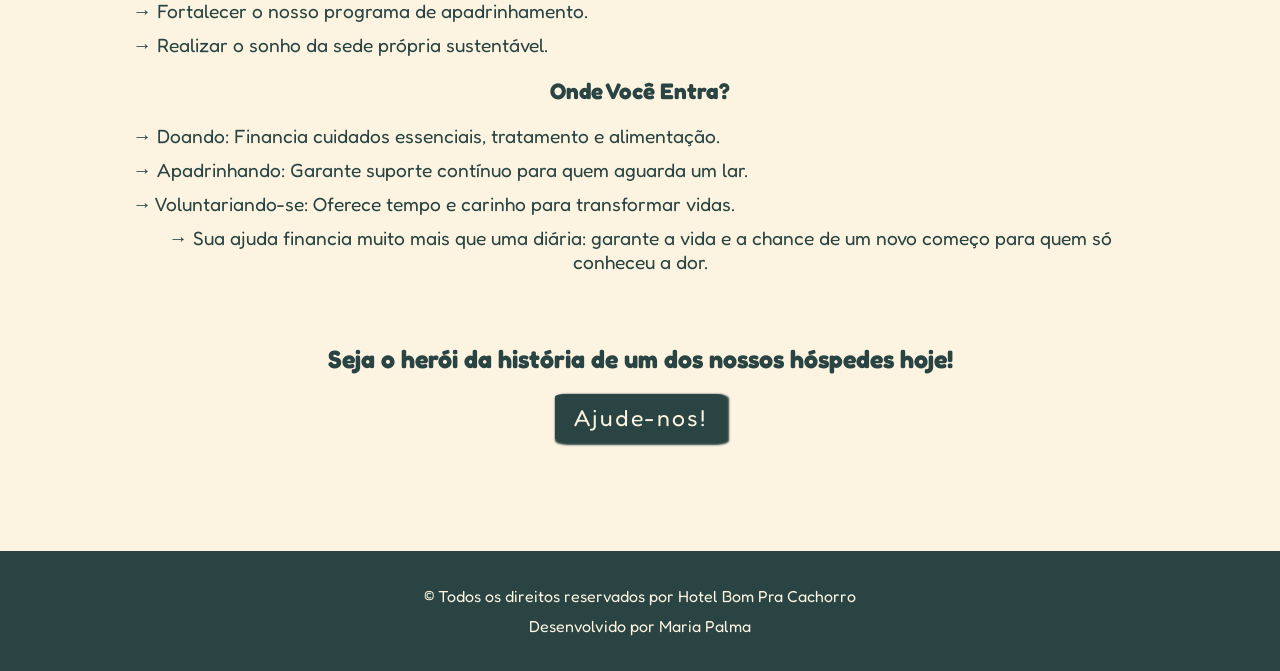
==== commit 2344f5b2: "Add files via upload" ====
--- a/index.html
+++ b/index.html
@@ -105,11 +105,15 @@
                     <li>Doando: Financia cuidados essenciais, tratamento e alimentação.</li>
                     <li>Apadrinhando: Garante suporte contínuo para quem aguarda um lar.</li>
                     <li>Voluntariando-se: Oferece tempo e carinho para transformar vidas.</li>
-                    <li>Sua ajuda financia muito mais que uma diária: garante a vida e a chance de um novo começo para quem só conheceu a dor.</li>
-                    <li> <strong>Seja o herói da história de um dos nossos hóspedes hoje! </strong> </li>
-                    
+                    <li>Sua ajuda financia muito mais que uma diária: garante a vida e a chance de um novo começo para
+                        quem só conheceu a dor.</li>
+                </ul>
+
+                <div id="ajuda">
+                    <strong id="pedido">Seja o herói da história de um dos nossos hóspedes hoje! </strong>
+
                     <a href="doacao.html"> Ajude-nos! </a>
-                </ul>
+                </div>
             </div>
 
         </section>
--- a/style.css
+++ b/style.css
@@ -13,6 +13,8 @@
     background-color: #fcf4e1;
     color: #294442;
 }
+
+/* PÁGINA INICIO E SOBRE E GERAIS */
 
 /*HEADER*/
 
@@ -191,21 +193,57 @@
     flex-direction: column;
     padding: 30px;
     gap: 20px;
-    
+    font-size: larger;
 }
 
 .missao ul{
     display: flex;
     flex-direction: column;
     list-style-type: none;
+    align-items: flex-start;
+    gap: 10px;
 }
 
 ul li::before{
     content: "→ ";
 
 }
-strong{
-    
+#pedido{
+    font-size: 25px;
+    list-style-type: none;
+}
+
+#ajuda{
+    display: flex;
+    flex-direction: column;
+    align-items: center;
+    justify-content: center;
+    margin-top: 50px;
+}
+
+.missao a{
+    background-color:#294442;
+    padding: 10px;
+    width: 170px;
+    margin-top: 20px;
+    color: #fcf4e1;
+    border-radius: 6%;
+    box-shadow: 2px 2px 2px 2px #294442;
+    text-decoration: none;
+    font-size: larger;
+    letter-spacing: 2px;
+
+    transition:
+    transform 0.3s ease,
+    background-color 0.3s ease,
+    color 0.3s ease;
+
+}
+
+.missao a:hover{
+    background-color: #376865;
+    transform: scale(1.05);
+
 }
 
 
@@ -246,6 +284,10 @@
 
 
 
+/* APOIO */
+
+
+/* HÓSPEDES */
 
 
 
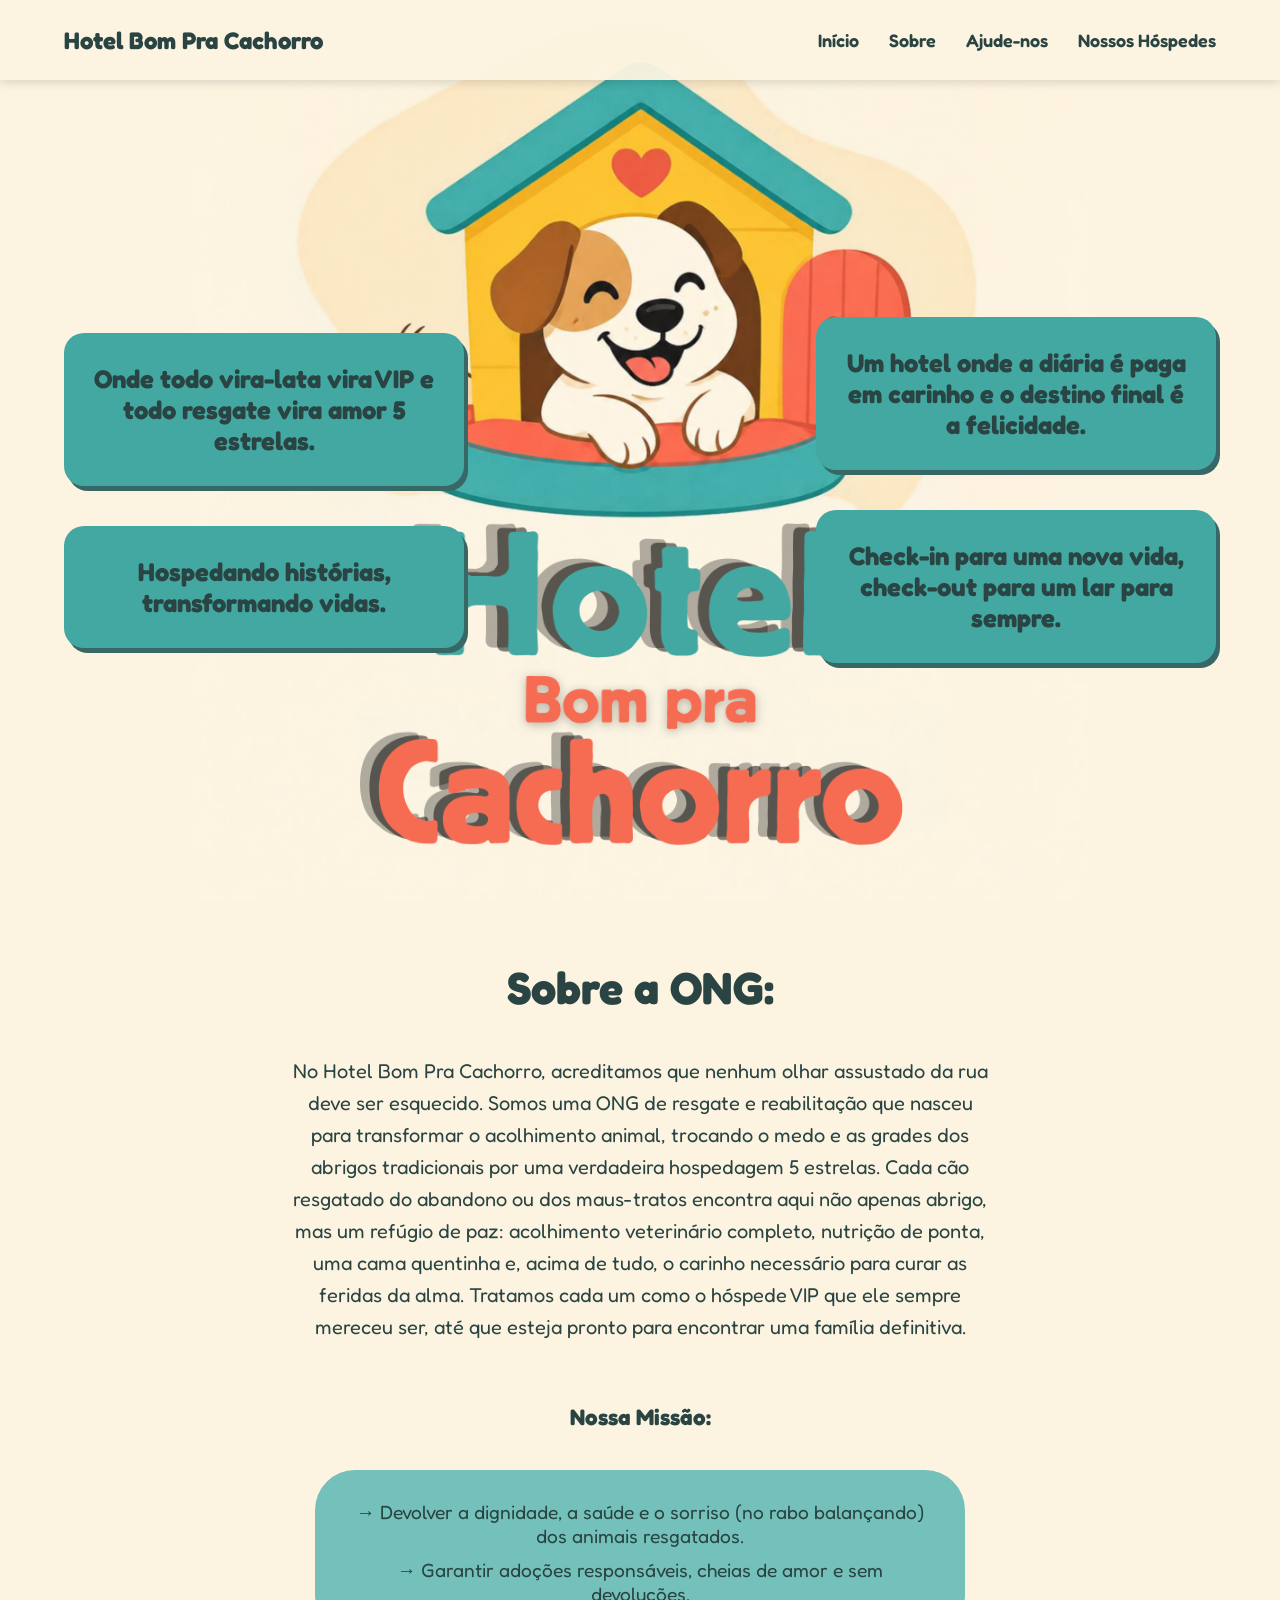
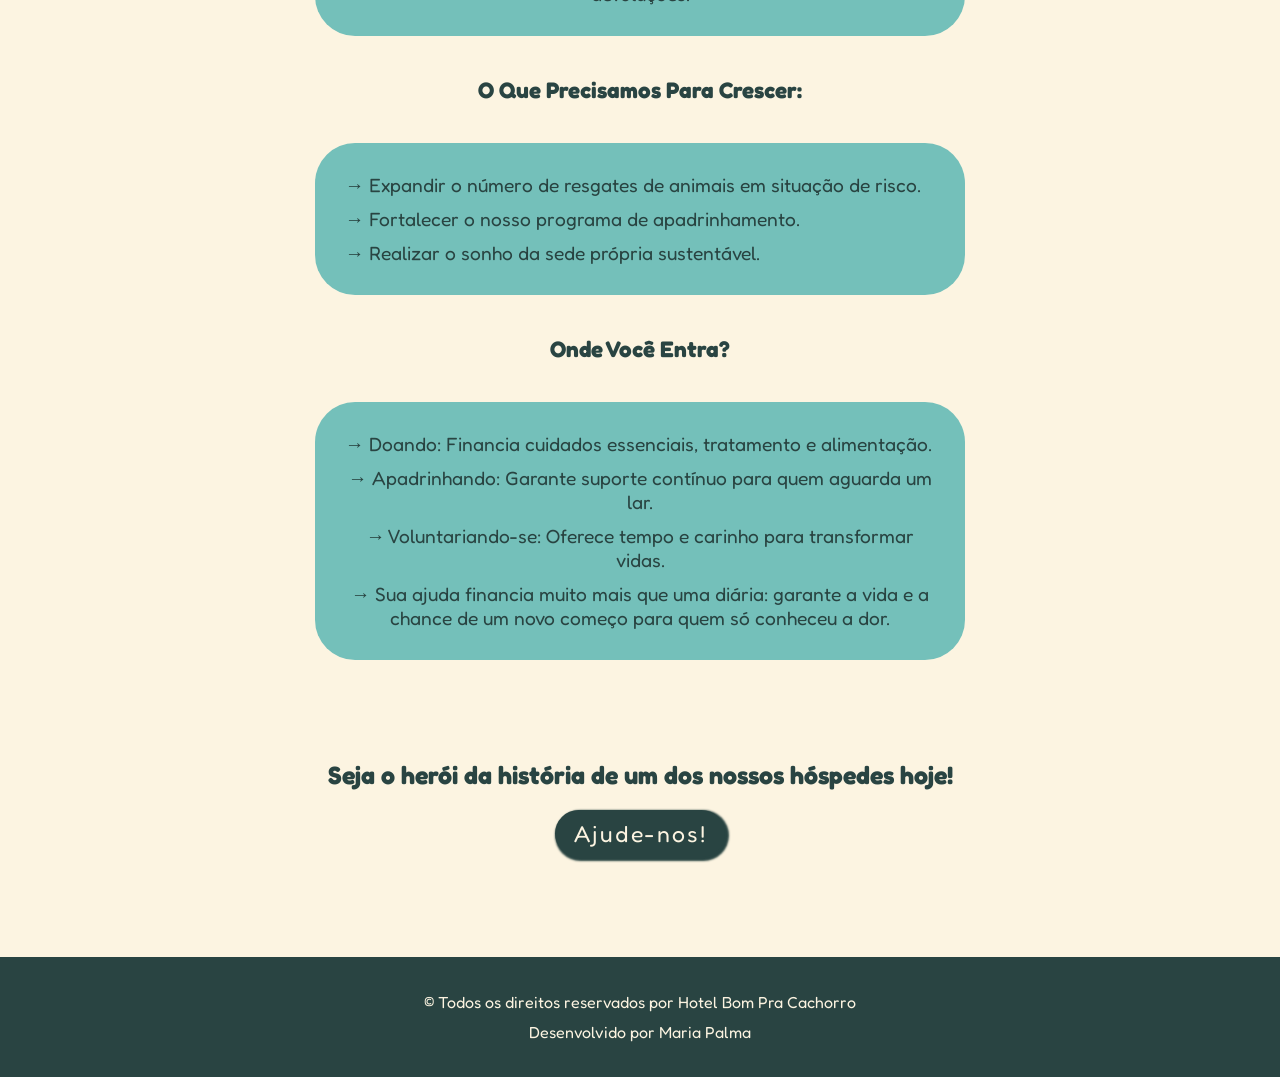
==== commit a448e17e: "Add files via upload" ====
--- a/index.html
+++ b/index.html
@@ -112,7 +112,7 @@
                 <div id="ajuda">
                     <strong id="pedido">Seja o herói da história de um dos nossos hóspedes hoje! </strong>
 
-                    <a href="doacao.html"> Ajude-nos! </a>
+                    <a href="apoio.html"> Ajude-nos! </a>
                 </div>
             </div>
 
--- a/style.css
+++ b/style.css
@@ -172,36 +172,44 @@
     width: 100%;
 }
 
-
 #sobre {
     min-height: 500px;
-
-    padding: 80px 8%;
-
-    display: flex;
-    flex-direction: column;
-    gap: 10px;
-
+    padding: 60px 20px;
+    display: flex;
+    flex-direction: column;
+    gap: 20px;
     justify-content: center;
     align-items: center;
-
     text-align: center;
 }
 
-.missao{
-    display: flex;
-    flex-direction: column;
-    padding: 30px;
-    gap: 20px;
+.missao {
+    display: flex;
+    flex-direction: column;
+    align-items: center;
+    padding: 10px;
+    gap: 40px;
     font-size: larger;
-}
-
-.missao ul{
+    margin: 30px 0;
+    width: 100%;
+}
+
+.missao ul {
     display: flex;
     flex-direction: column;
     list-style-type: none;
     align-items: flex-start;
     gap: 10px;
+    background-color: #6fbeb9f6;
+    max-width: 650px;
+    width: 100%;      
+    padding: 30px;
+    border-radius: 40px;
+    transition: background-color 0.3s ease;
+}
+
+.missao ul:hover{
+    background-color:#44a8a2;
 }
 
 ul li::before{
@@ -218,7 +226,7 @@
     flex-direction: column;
     align-items: center;
     justify-content: center;
-    margin-top: 50px;
+    margin-top: 60px;
 }
 
 .missao a{
@@ -227,7 +235,7 @@
     width: 170px;
     margin-top: 20px;
     color: #fcf4e1;
-    border-radius: 6%;
+    border-radius: 40px;
     box-shadow: 2px 2px 2px 2px #294442;
     text-decoration: none;
     font-size: larger;
@@ -286,8 +294,335 @@
 
 /* APOIO */
 
+#titulo-apoio{
+    text-align: center;
+    font-weight: 600;
+    font-size: 29px;
+    width: 20em;
+    margin-left: 22.9em;
+    margin-bottom: 50px;
+}
+
+.cards{
+    display: flex;
+    gap: 10px;
+    justify-content: space-around;
+
+
+margin: 40px;
+}
+
+.cards a{
+    background-color: #6fbeb9f6;
+    text-decoration: none;
+    color: #325754;
+    font-weight: 700;
+    border-radius: 40px;
+    box-shadow: 3px 4px 4px 2px #294442;
+    padding: 40px;
+    letter-spacing: 2.5px;
+
+    
+}
+.card-conteudo img {
+    width: 250px;          
+    height: 200px;         
+    object-fit: cover;      
+    border-radius: 15px;  
+    box-shadow: 0 4px 8px rgba(0, 0, 0, 0.15); 
+}
+
+.card-conteudo{
+    display: flex;
+    flex-direction: column;
+    justify-content: center;
+    align-items: center;
+    gap: 23px;
+}
+
+.cards a:hover{
+background-color: #44a8a2;
+}
+.card-conteudo p {
+    width: 16em;
+    text-align: center;
+    letter-spacing: 1px;
+}
+
+.apoio-form-page {
+    margin: 0;
+    padding: 0;
+    box-sizing: border-box;
+    font-family: "Fredoka", sans-serif;
+    background-color: #fcf4e1;
+    color: #294442;
+    min-height: 100vh;
+}
+
+.apoio-form-page *,
+.apoio-form-page *::before,
+.apoio-form-page *::after {
+    box-sizing: border-box;
+}
+
+.apoio-form-page a {
+    color: inherit;
+}
+
+.apoio-form-header {
+    width: 100%;
+    background-color: #fcf4e1;
+    border-bottom: 3px solid #44a8a2;
+}
+
+.apoio-form-nav {
+    width: 100%;
+    min-height: 78px;
+    padding: 15px 6%;
+    display: flex;
+    align-items: center;
+    justify-content: space-between;
+    gap: 25px;
+}
+
+.apoio-form-logo {
+    font-size: 24px;
+    font-weight: 700;
+    white-space: nowrap;
+}
+
+.apoio-form-menu {
+    display: flex;
+    align-items: center;
+    gap: 22px;
+    flex-wrap: wrap;
+    justify-content: flex-end;
+}
+
+.apoio-form-menu-link {
+    text-decoration: none;
+    font-size: 17px;
+    font-weight: 600;
+    transition: 0.3s;
+}
+
+.apoio-form-menu-link:hover {
+    color: #f66c52;
+}
+
+.apoio-form-main {
+    width: min(100% - 40px, 1050px);
+    margin: 0 auto;
+    padding: 55px 0 70px;
+}
+
+.apoio-form-intro {
+    text-align: center;
+    margin-bottom: 35px;
+}
+
+.apoio-form-titulo {
+    margin: 0 0 15px;
+    font-size: clamp(30px, 5vw, 46px);
+    color: #294442;
+}
+
+.apoio-form-subtitulo {
+    max-width: 720px;
+    margin: 0 auto;
+    font-size: 18px;
+    line-height: 1.6;
+}
+
+.apoio-form-card {
+    background-color: #ffffff;
+    border: 2px solid #6fbeb9;
+    border-radius: 25px;
+    padding: clamp(22px, 4vw, 40px);
+    box-shadow: 5px 6px 0 #376865;
+    margin-bottom: 30px;
+}
+
+.apoio-form-card-title {
+    margin: 0 0 22px;
+    font-size: 27px;
+    color: #294442;
+}
+
+.apoio-form-fieldset {
+    border: 0;
+    margin: 0;
+    padding: 0;
+}
+
+.apoio-form-legend {
+    font-size: 22px;
+    font-weight: 700;
+    margin-bottom: 20px;
+}
+
+.apoio-form-grid {
+    display: grid;
+    grid-template-columns: repeat(2, minmax(0, 1fr));
+    gap: 20px;
+}
+
+.apoio-form-field {
+    display: flex;
+    flex-direction: column;
+    gap: 8px;
+}
+
+.apoio-form-field-full {
+    grid-column: 1 / -1;
+}
+
+.apoio-form-label {
+    font-size: 17px;
+    font-weight: 600;
+}
+
+.apoio-form-input,
+.apoio-form-select,
+.apoio-form-textarea {
+    width: 100%;
+    border: 2px solid #b8d9d6;
+    border-radius: 12px;
+    padding: 13px 15px;
+    background-color: #fcf4e1;
+    color: #294442;
+    font-family: inherit;
+    font-size: 16px;
+    outline: none;
+    transition: 0.3s;
+}
+
+.apoio-form-input:focus,
+.apoio-form-select:focus,
+.apoio-form-textarea:focus {
+    border-color: #44a8a2;
+    box-shadow: 0 0 0 3px rgba(68, 168, 162, 0.15);
+}
+
+.apoio-form-textarea {
+    min-height: 120px;
+    resize: vertical;
+}
+
+.apoio-form-radio-group,
+.apoio-form-check-group {
+    display: flex;
+    flex-wrap: wrap;
+    gap: 12px 22px;
+    padding-top: 5px;
+}
+
+.apoio-form-option {
+    display: flex;
+    align-items: center;
+    gap: 8px;
+    font-size: 16px;
+}
+
+.apoio-form-option input {
+    accent-color: #44a8a2;
+}
+
+.apoio-form-info {
+    background-color: #d9efec;
+    border-left: 6px solid #44a8a2;
+    border-radius: 12px;
+    padding: 18px 20px;
+    margin-bottom: 25px;
+}
+
+.apoio-form-info-title {
+    margin: 0 0 8px;
+    font-size: 21px;
+}
+
+.apoio-form-info-text {
+    margin: 0;
+    line-height: 1.55;
+}
+
+.apoio-form-highlight {
+    background-color: #fff1ed;
+    border: 2px solid #f66c52;
+    border-radius: 15px;
+    padding: 20px;
+    margin-top: 20px;
+}
+
+.apoio-form-highlight-title {
+    margin: 0 0 10px;
+    color: #c84e3a;
+    font-size: 21px;
+}
+
+.apoio-form-highlight-value {
+    display: block;
+    word-break: break-word;
+    font-size: 19px;
+    font-weight: 700;
+}
+
+.apoio-form-submit {
+    display: inline-block;
+    border: 0;
+    border-radius: 35px;
+    padding: 15px 32px;
+    background-color: #294442;
+    color: #fcf4e1;
+    font-family: inherit;
+    font-size: 18px;
+    font-weight: 700;
+    letter-spacing: 1px;
+    cursor: pointer;
+    transition: 0.3s;
+}
+
+.apoio-form-submit:hover {
+    background-color: #f66c52;
+    transform: translateY(-2px);
+}
+
+.apoio-form-actions {
+    display: flex;
+    justify-content: center;
+    margin-top: 30px;
+}
+
+.apoio-form-back {
+    display: inline-block;
+    margin-top: 25px;
+    text-decoration: none;
+    font-weight: 600;
+}
+
+.apoio-form-back:hover {
+    color: #f66c52;
+}
+
+.apoio-form-footer {
+    min-height: 120px;
+    padding: 30px 20px;
+    background-color: #294442;
+    color: #fcf4e1;
+    text-align: center;
+    display: flex;
+    flex-direction: column;
+    justify-content: center;
+    gap: 8px;
+}
+
+.apoio-form-footer-text {
+    margin: 0;
+}
+
 
 /* HÓSPEDES */
+
 
 
 
@@ -376,7 +711,7 @@
         flex-direction: column;
 
         padding: 400px 20px 60px;
-        margin-top: 195px;
+        margin-top: 70px;
 
         gap: 30px;
     }
